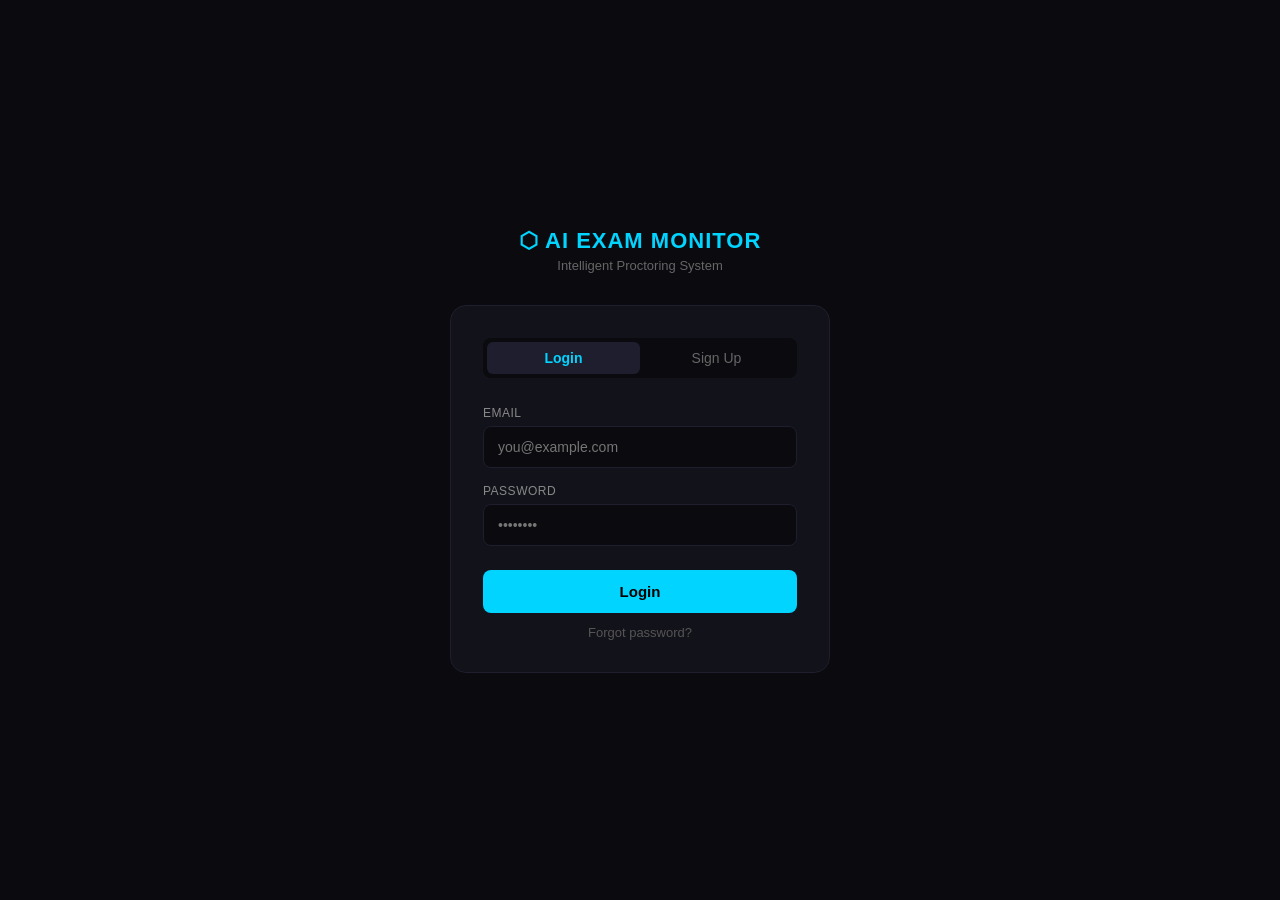
==== frontend/index.html @ 6464539b "Restructure frontend into teacher/student folders" ====
<!DOCTYPE html>
<html lang="en">
<head>
  <meta charset="UTF-8">
  <meta name="viewport" content="width=device-width, initial-scale=1.0">
  <title>AI Exam Monitor — Login</title>
  <link rel="stylesheet" href="style.css">
</head>
<body>
  <div class="container">
    <div class="logo">
      <h1>⬡ AI EXAM MONITOR</h1>
      <p>Intelligent Proctoring System</p>
    </div>
    <div class="card">
      <div class="tabs">
        <div class="tab active" onclick="switchTab('login', event)">Login</div>
        <div class="tab" onclick="switchTab('signup', event)">Sign Up</div>
      </div>

      <!-- Login Form -->
      <div id="loginForm">
        <div class="form-group">
          <label>Email</label>
          <input type="email" id="loginEmail" placeholder="you@example.com">
        </div>
        <div class="form-group">
          <label>Password</label>
          <input type="password" id="loginPassword" placeholder="••••••••">
        </div>
        <button class="btn" onclick="login()">Login</button>
        <span class="forgot-link" onclick="showForgot()">Forgot password?</span>
        <div id="loginMsg" class="message"></div>
      </div>

      <!-- Signup Form -->
      <div id="signupForm" class="hidden">
        <div class="form-group">
          <label>Full Name</label>
          <input type="text" id="signupName" placeholder="Your full name">
        </div>
        <div class="form-group">
          <label>Email</label>
          <input type="email" id="signupEmail" placeholder="you@example.com">
        </div>
        <div class="form-group">
          <label>Password</label>
          <input type="password" id="signupPassword" placeholder="Min 6 characters">
        </div>
        <div class="form-group">
          <label>Role</label>
          <select id="signupRole">
            <option value="student">Student</option>
            <option value="teacher">Teacher</option>
          </select>
        </div>
        <button class="btn" onclick="signup()">Create Account</button>
        <div id="signupMsg" class="message"></div>
      </div>

      <!-- Forgot Password Form -->
      <div id="forgotForm" class="hidden">
        <p class="forgot-desc">Enter your email and we'll send a reset link.</p>
        <div class="form-group">
          <label>Email</label>
          <input type="email" id="forgotEmail" placeholder="you@example.com">
        </div>
        <button class="btn" onclick="forgotPassword()">Send Reset Link</button>
        <span class="back-link" onclick="showLogin()">← Back to Login</span>
        <div id="forgotMsg" class="message"></div>
      </div>
    </div>
  </div>

  <script src="config.js"></script>
  <script src="script.js"></script>
</body>
</html>
---- frontend/style.css ----
* { margin: 0; padding: 0; box-sizing: border-box; }

body {
  min-height: 100vh;
  background: #0a0a0f;
  display: flex;
  align-items: center;
  justify-content: center;
  font-family: 'Segoe UI', sans-serif;
  color: #fff;
}

.container { width: 100%; max-width: 420px; padding: 20px; }

.logo { text-align: center; margin-bottom: 32px; }
.logo h1 { font-size: 22px; font-weight: 700; color: #00d4ff; letter-spacing: 1px; }
.logo p { font-size: 13px; color: #666; margin-top: 4px; }

.card {
  background: #12121a;
  border: 1px solid #1e1e2e;
  border-radius: 16px;
  padding: 32px;
}

.tabs {
  display: flex;
  margin-bottom: 28px;
  background: #0a0a0f;
  border-radius: 8px;
  padding: 4px;
}

.tab {
  flex: 1;
  padding: 8px;
  text-align: center;
  font-size: 14px;
  cursor: pointer;
  border-radius: 6px;
  color: #666;
  transition: all 0.2s;
}

.tab.active { background: #1e1e2e; color: #00d4ff; font-weight: 600; }

.form-group { margin-bottom: 16px; }

label {
  display: block;
  font-size: 12px;
  color: #888;
  margin-bottom: 6px;
  text-transform: uppercase;
  letter-spacing: 0.5px;
}

input, select {
  width: 100%;
  padding: 12px 14px;
  background: #0a0a0f;
  border: 1px solid #1e1e2e;
  border-radius: 8px;
  color: #fff;
  font-size: 14px;
  outline: none;
  transition: border-color 0.2s;
}

input:focus, select:focus { border-color: #00d4ff; }
select option { background: #0a0a0f; }

.btn {
  width: 100%;
  padding: 13px;
  background: #00d4ff;
  color: #000;
  font-weight: 700;
  font-size: 15px;
  border: none;
  border-radius: 8px;
  cursor: pointer;
  margin-top: 8px;
  transition: opacity 0.2s;
}

.btn:hover { opacity: 0.85; }

.forgot-link, .back-link {
  display: block;
  text-align: center;
  margin-top: 12px;
  font-size: 13px;
  color: #555;
  cursor: pointer;
  transition: color 0.2s;
}
.forgot-link:hover, .back-link:hover { color: #00d4ff; }

.forgot-desc { font-size: 13px; color: #666; margin-bottom: 20px; line-height: 1.6; }

.message {
  margin-top: 14px;
  padding: 10px 14px;
  border-radius: 8px;
  font-size: 13px;
  display: none;
}
.message.success {
  background: #0d2e1a; color: #4ade80;
  border: 1px solid #166534; display: block;
}
.message.error {
  background: #2e0d0d; color: #f87171;
  border: 1px solid #991b1b; display: block;
}

.hidden { display: none; }
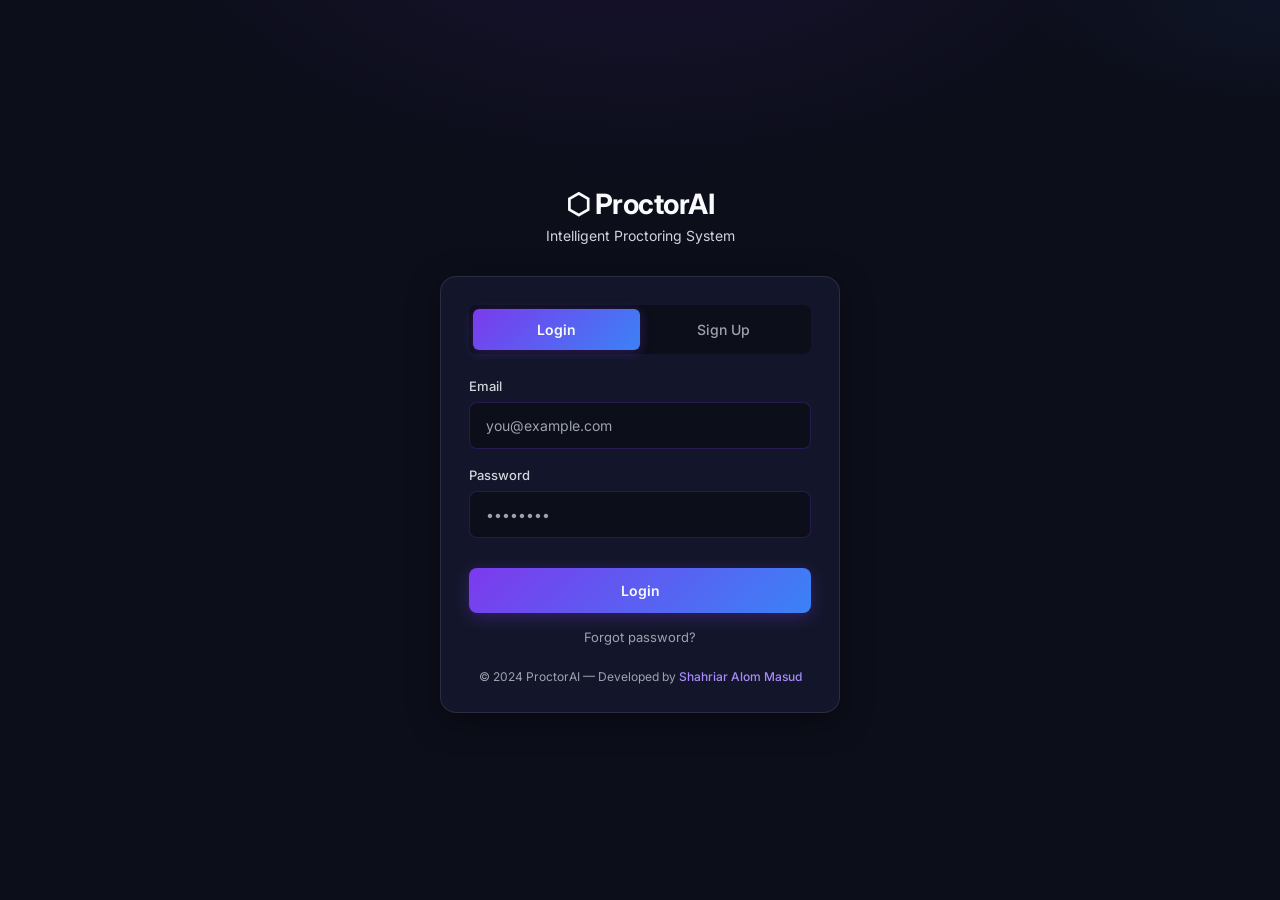
==== commit 6126795a: "UI improved: fixed text contrast, updated stat styling, improved circle design" ====
--- a/frontend/index.html
+++ b/frontend/index.html
@@ -3,13 +3,16 @@
 <head>
   <meta charset="UTF-8">
   <meta name="viewport" content="width=device-width, initial-scale=1.0">
-  <title>AI Exam Monitor — Login</title>
+  <title>ProctorAI — Login</title>
+  <link rel="preconnect" href="https://fonts.googleapis.com">
+  <link rel="preconnect" href="https://fonts.gstatic.com" crossorigin>
+  <link href="https://fonts.googleapis.com/css2?family=Inter:wght@300;400;500;600;700&display=swap" rel="stylesheet">
   <link rel="stylesheet" href="style.css">
 </head>
 <body>
   <div class="container">
     <div class="logo">
-      <h1>⬡ AI EXAM MONITOR</h1>
+      <h1>⬡ ProctorAI</h1>
       <p>Intelligent Proctoring System</p>
     </div>
     <div class="card">
@@ -40,6 +43,10 @@
           <input type="text" id="signupName" placeholder="Your full name">
         </div>
         <div class="form-group">
+          <label>Student ID</label>
+          <input type="text" id="signupStudentId" placeholder="e.g. STU-2024-001">
+        </div>
+        <div class="form-group">
           <label>Email</label>
           <input type="email" id="signupEmail" placeholder="you@example.com">
         </div>
@@ -47,13 +54,10 @@
           <label>Password</label>
           <input type="password" id="signupPassword" placeholder="Min 6 characters">
         </div>
-        <div class="form-group">
-          <label>Role</label>
-          <select id="signupRole">
-            <option value="student">Student</option>
-            <option value="teacher">Teacher</option>
-          </select>
-        </div>
+        <!-- Role hidden — always student -->
+        <select id="signupRole" style="display:none;">
+          <option value="student">Student</option>
+        </select>
         <button class="btn" onclick="signup()">Create Account</button>
         <div id="signupMsg" class="message"></div>
       </div>
@@ -69,6 +73,10 @@
         <span class="back-link" onclick="showLogin()">← Back to Login</span>
         <div id="forgotMsg" class="message"></div>
       </div>
+
+      <div class="copyright">
+        © 2024 ProctorAI — Developed by <a href="https://github.com/Masud744" target="_blank">Shahriar Alom Masud</a>
+      </div>
     </div>
   </div>
 
--- a/frontend/style.css
+++ b/frontend/style.css
@@ -1,118 +1,261 @@
-* { margin: 0; padding: 0; box-sizing: border-box; }
+@import url('https://fonts.googleapis.com/css2?family=Inter:wght@300;400;500;600;700&display=swap');
+
+:root {
+  /* ===== COLOR SYSTEM ===== */
+  --bg-dark: #0c0e1a;
+  --bg-card: #13162a;
+  --bg-card-hover: #1a1d35;
+  --bg-input: #0c0e1a;
+  
+  /* Borders */
+  --border-color: rgba(124, 58, 237, 0.25);
+  --border-subtle: rgba(255, 255, 255, 0.1);
+  
+  /* Primary - Purple to Blue */
+  --primary: #7c3aed;
+  --primary-light: #a78bfa;
+  --primary-muted: rgba(124, 58, 237, 0.15);
+  --gradient: linear-gradient(135deg, #7c3aed 0%, #3b82f6 100%);
+  
+  /* Text - STRICT CONTRAST (NO OPACITY) */
+  --text-primary: #F9FAFB;    /* Bright white */
+  --text-secondary: #D1D5DB; /* Medium gray */
+  --text-muted: #9CA3AF;    /* Muted gray */
+  --text-disabled: #6B7280;  /* Disabled gray */
+  
+  /* Status - Green only for indicators */
+  --success: #10b981;
+  --warning: #f59e0b;
+  --danger: #ef4444;
+  
+  /* Spacing */
+  --radius-sm: 8px;
+  --radius-md: 12px;
+  --radius-lg: 16px;
+}
+
+* {
+  margin: 0;
+  padding: 0;
+  box-sizing: border-box;
+}
 
 body {
   min-height: 100vh;
-  background: #0a0a0f;
+  background: var(--bg-dark);
+  background-image: 
+    radial-gradient(ellipse 80% 60% at 50% -10%, rgba(124, 58, 237, 0.1) 0%, transparent 50%),
+    radial-gradient(ellipse 50% 30% at 100% 0%, rgba(59, 130, 246, 0.06) 0%, transparent 40%);
   display: flex;
   align-items: center;
   justify-content: center;
-  font-family: 'Segoe UI', sans-serif;
-  color: #fff;
-}
-
-.container { width: 100%; max-width: 420px; padding: 20px; }
-
-.logo { text-align: center; margin-bottom: 32px; }
-.logo h1 { font-size: 22px; font-weight: 700; color: #00d4ff; letter-spacing: 1px; }
-.logo p { font-size: 13px; color: #666; margin-top: 4px; }
-
+  font-family: 'Inter', sans-serif;
+  color: var(--text-primary);
+  padding: 24px;
+}
+
+.container {
+  width: 100%;
+  max-width: 400px;
+}
+
+/* ===== LOGO ===== */
+.logo {
+  text-align: center;
+  margin-bottom: 32px;
+}
+
+.logo h1 {
+  font-size: 28px;
+  font-weight: 700;
+  color: var(--text-primary);
+  letter-spacing: -0.5px;
+}
+
+.logo p {
+  font-size: 14px;
+  color: var(--text-secondary);
+  margin-top: 6px;
+}
+
+/* ===== CARD ===== */
 .card {
-  background: #12121a;
-  border: 1px solid #1e1e2e;
-  border-radius: 16px;
-  padding: 32px;
-}
-
+  background: var(--bg-card);
+  border: 1px solid var(--border-subtle);
+  border-radius: var(--radius-lg);
+  padding: 28px;
+  box-shadow: 0 8px 32px rgba(0, 0, 0, 0.4);
+}
+
+/* ===== TABS ===== */
 .tabs {
   display: flex;
-  margin-bottom: 28px;
-  background: #0a0a0f;
-  border-radius: 8px;
+  margin-bottom: 24px;
+  background: var(--bg-dark);
+  border-radius: var(--radius-sm);
   padding: 4px;
 }
 
 .tab {
   flex: 1;
-  padding: 8px;
-  text-align: center;
-  font-size: 14px;
+  padding: 12px;
+  text-align: center;
+  font-size: 14px;
+  font-weight: 500;
   cursor: pointer;
   border-radius: 6px;
-  color: #666;
-  transition: all 0.2s;
-}
-
-.tab.active { background: #1e1e2e; color: #00d4ff; font-weight: 600; }
-
-.form-group { margin-bottom: 16px; }
+  color: var(--text-muted);
+  transition: all 0.2s ease;
+}
+
+.tab:hover {
+  color: var(--text-secondary);
+}
+
+.tab.active {
+  background: var(--gradient);
+  color: var(--text-primary);
+  font-weight: 600;
+  box-shadow: 0 2px 12px rgba(124, 58, 237, 0.3);
+}
+
+/* ===== FORM ===== */
+.form-group {
+  margin-bottom: 18px;
+}
 
 label {
   display: block;
-  font-size: 12px;
-  color: #888;
-  margin-bottom: 6px;
-  text-transform: uppercase;
-  letter-spacing: 0.5px;
+  font-size: 13px;
+  color: var(--text-secondary);
+  margin-bottom: 8px;
+  font-weight: 500;
 }
 
 input, select {
   width: 100%;
-  padding: 12px 14px;
-  background: #0a0a0f;
-  border: 1px solid #1e1e2e;
-  border-radius: 8px;
-  color: #fff;
-  font-size: 14px;
+  padding: 14px 16px;
+  background: var(--bg-input);
+  border: 1px solid var(--border-color);
+  border-radius: var(--radius-sm);
+  color: var(--text-primary);
+  font-size: 14px;
+  font-family: inherit;
   outline: none;
-  transition: border-color 0.2s;
-}
-
-input:focus, select:focus { border-color: #00d4ff; }
-select option { background: #0a0a0f; }
-
+  transition: all 0.2s ease;
+}
+
+input::placeholder {
+  color: var(--text-muted);
+}
+
+input:focus, select:focus {
+  border-color: var(--primary);
+  box-shadow: 0 0 0 3px var(--primary-muted);
+  background: var(--bg-card);
+}
+
+select option {
+  background: var(--bg-dark);
+  color: var(--text-primary);
+}
+
+/* ===== BUTTON ===== */
 .btn {
   width: 100%;
-  padding: 13px;
-  background: #00d4ff;
-  color: #000;
-  font-weight: 700;
-  font-size: 15px;
+  padding: 14px;
+  background: var(--gradient);
+  color: var(--text-primary);
+  font-weight: 600;
+  font-size: 14px;
+  font-family: inherit;
   border: none;
-  border-radius: 8px;
+  border-radius: var(--radius-sm);
   cursor: pointer;
-  margin-top: 8px;
-  transition: opacity 0.2s;
-}
-
-.btn:hover { opacity: 0.85; }
-
+  margin-top: 12px;
+  transition: all 0.2s ease;
+  box-shadow: 0 4px 16px rgba(124, 58, 237, 0.3);
+}
+
+.btn:hover {
+  transform: translateY(-1px);
+  box-shadow: 0 6px 24px rgba(124, 58, 237, 0.4);
+  opacity: 0.98;
+}
+
+.btn:active {
+  transform: translateY(0);
+}
+
+/* ===== LINKS ===== */
 .forgot-link, .back-link {
   display: block;
   text-align: center;
-  margin-top: 12px;
+  margin-top: 16px;
   font-size: 13px;
-  color: #555;
+  color: var(--text-muted);
   cursor: pointer;
-  transition: color 0.2s;
-}
-.forgot-link:hover, .back-link:hover { color: #00d4ff; }
-
-.forgot-desc { font-size: 13px; color: #666; margin-bottom: 20px; line-height: 1.6; }
-
+  transition: color 0.2s ease;
+}
+
+.forgot-link:hover, .back-link:hover {
+  color: var(--primary-light);
+}
+
+.forgot-desc {
+  font-size: 14px;
+  color: var(--text-secondary);
+  margin-bottom: 18px;
+  line-height: 1.5;
+}
+
+/* ===== MESSAGE ===== */
 .message {
   margin-top: 14px;
-  padding: 10px 14px;
-  border-radius: 8px;
+  padding: 12px 14px;
+  border-radius: var(--radius-sm);
   font-size: 13px;
   display: none;
 }
+
 .message.success {
-  background: #0d2e1a; color: #4ade80;
-  border: 1px solid #166534; display: block;
-}
+  background: rgba(16, 185, 129, 0.15);
+  color: #34d399;
+  border: 1px solid rgba(16, 185, 129, 0.3);
+  display: block;
+}
+
 .message.error {
-  background: #2e0d0d; color: #f87171;
-  border: 1px solid #991b1b; display: block;
-}
-
-.hidden { display: none; }+  background: rgba(239, 68, 68, 0.15);
+  color: #f87171;
+  border: 1px solid rgba(239, 68, 68, 0.3);
+  display: block;
+}
+
+.hidden { display: none; }
+
+/* ===== COPYRIGHT ===== */
+.copyright {
+  text-align: center;
+  margin-top: 24px;
+  font-size: 12px;
+  color: var(--text-muted);
+}
+
+.copyright a {
+  color: var(--primary-light);
+  text-decoration: none;
+  font-weight: 500;
+}
+
+.copyright a:hover {
+  text-decoration: underline;
+}
+
+/* ===== RESPONSIVE ===== */
+@media (max-width: 440px) {
+  body { padding: 16px; }
+  .card { padding: 22px; }
+  .logo h1 { font-size: 24px; }
+  .btn { padding: 13px; }
+}
